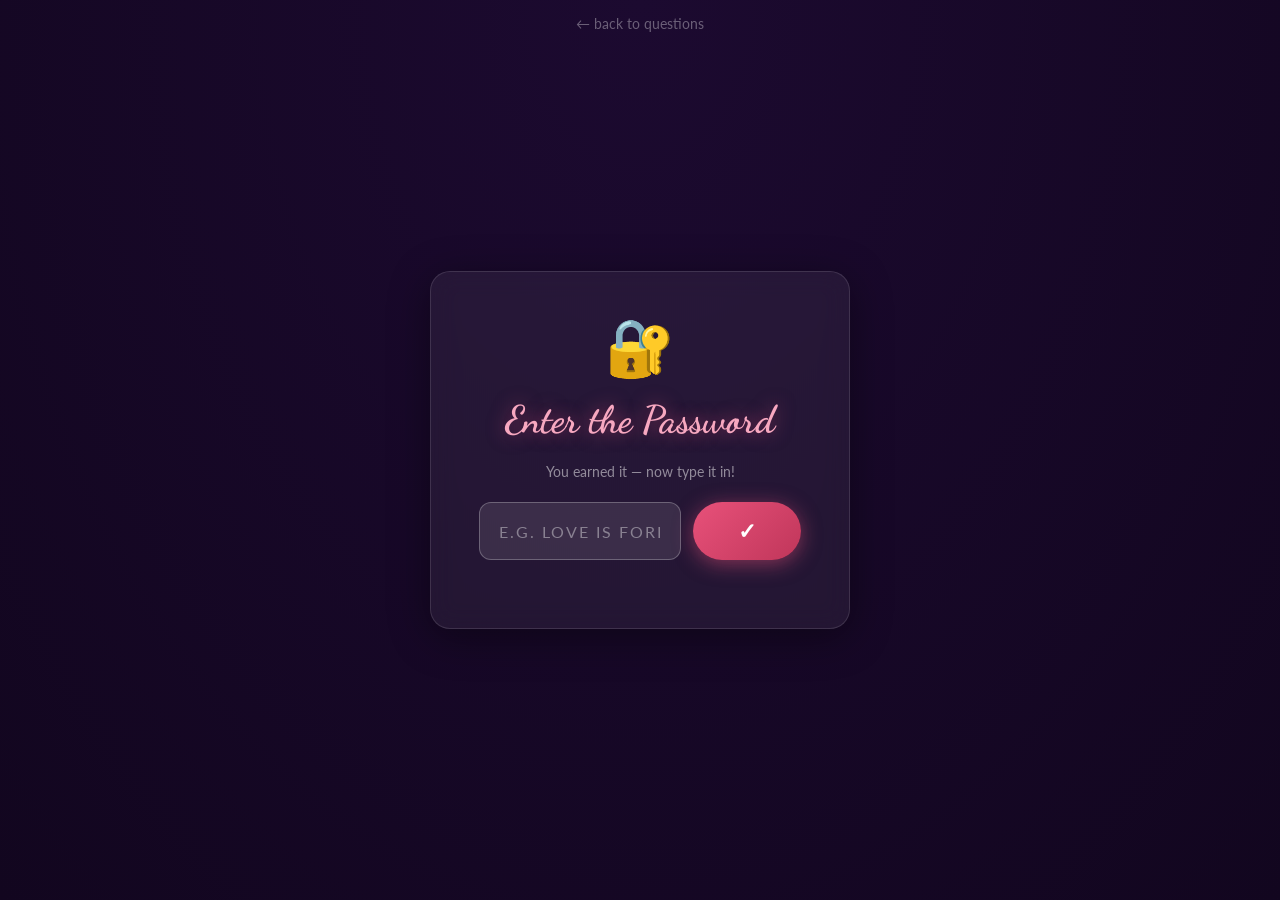
==== letter.html @ c620f4e1 "Add files via upload" ====
<!DOCTYPE html>
<html lang="en">
<head>
  <meta charset="UTF-8" />
  <meta name="viewport" content="width=device-width, initial-scale=1.0" />
  <title>Your Letter 💖</title>
  <link rel="stylesheet" href="style.css" />
  <style>
    /* ── Lock screen ── */
    #lock-screen { transition: opacity .6s ease; }
    #lock-screen.hidden {
      opacity: 0;
      pointer-events: none;
      position: absolute;
    }

    .lock-icon {
      font-size: 3.5rem;
      margin-bottom: 1rem;
      animation: heartbeat 2s ease-in-out infinite;
    }
    .lock-sub {
      color: rgba(255,255,255,.5);
      font-size: .9rem;
      margin: .4rem 0 1.4rem;
    }

    .pw-row {
      display: flex;
      gap: .8rem;
      margin-top: .6rem;
    }

    #pw-error {
      color: #ff7e7e;
      font-size: .9rem;
      min-height: 1.2rem;
      margin-top: .5rem;
    }

    /* ── Letter reveal ── */
    #letter-screen {
      display: none;
      max-width: 680px;
      width: 100%;
    }
    #letter-screen.show {
      display: flex;
      flex-direction: column;
      align-items: center;
      animation: fadeUp .9s ease both;
    }

    .letter-card {
      background: rgba(255,245,247,.07);
      border: 1px solid rgba(255,200,215,.18);
      border-radius: 20px;
      padding: clamp(1.8rem, 5vw, 3rem) clamp(1.6rem, 5vw, 3.2rem);
      max-width: 640px;
      width: 100%;
      text-align: left;
      backdrop-filter: blur(14px);
      box-shadow: 0 8px 48px rgba(0,0,0,.45);
      position: relative;
      overflow: hidden;
    }

    /* decorative corner hearts */
    .letter-card::before,
    .letter-card::after {
      content: '❤';
      position: absolute;
      font-size: 5rem;
      opacity: .04;
      color: var(--rose);
    }
    .letter-card::before { top: -1rem; right: -1rem; }
    .letter-card::after  { bottom: -1rem; left: -1rem; }

    .letter-date {
      font-size: .8rem;
      color: rgba(255,255,255,.35);
      letter-spacing: 1px;
      margin-bottom: 1.2rem;
    }

    .letter-salutation {
      font-family: 'Dancing Script', cursive;
      font-size: clamp(1.5rem, 4vw, 2rem);
      color: var(--pink);
      margin-bottom: 1rem;
    }

    .letter-body {
      font-size: clamp(.95rem, 2.5vw, 1.05rem);
      line-height: 1.9;
      color: rgba(255,245,247,.88);
      white-space: pre-wrap;
      font-family: 'Lato', sans-serif;
    }

    .letter-closing {
      font-family: 'Dancing Script', cursive;
      font-size: clamp(1.3rem, 3.5vw, 1.7rem);
      color: var(--pink);
      margin-top: 1.6rem;
      text-align: right;
    }

    /* falling petals */
    .petal {
      position: fixed;
      top: -40px;
      font-size: 1.2rem;
      animation: fall linear infinite;
      pointer-events: none;
      z-index: 0;
      user-select: none;
    }
    @keyframes fall {
      to { transform: translateY(110vh) rotate(360deg); }
    }

    /* back link */
    .back-hint {
      position: fixed;
      top: 1rem; left: 50%;
      transform: translateX(-50%);
      font-size: .85rem;
      color: rgba(255,255,255,.3);
    }
    .back-hint a { color: rgba(255,255,255,.35); text-decoration:none; }
    .back-hint a:hover { color: var(--pink); }
  </style>
</head>
<body>
  <canvas id="stars-canvas"></canvas>
  <p class="back-hint"><a href="quiz.html">← back to questions</a></p>

  <div class="page">

    <!-- LOCK SCREEN -->
    <div id="lock-screen">
      <div class="card fade-up" style="max-width:420px; width:100%;">
        <div class="lock-icon">🔐</div>
        <h2>Enter the Password</h2>
        <p class="lock-sub">You earned it — now type it in!</p>
        <div class="pw-row">
          <input type="text" id="pw-input"
                 placeholder="e.g. LOVE IS FOREVER"
                 autocomplete="off"
                 style="text-transform:uppercase; letter-spacing:2px;" />
          <button class="btn" onclick="tryUnlock()">✓</button>
        </div>
        <p id="pw-error"></p>
      </div>
    </div>

    <!-- LETTER SCREEN (hidden until unlocked) -->
    <div id="letter-screen">
      <div style="font-size:2.5rem; margin-bottom:.6rem;" class="heart-pulse">💌</div>
      <h1 style="margin-bottom:1.6rem;">Your Letter</h1>

      <div class="letter-card">
        <p class="letter-date" id="letter-date"></p>

        <!-- ════════════════════════════════════════════
             SALUTATION — edit below
             ════════════════════════════════════════════ -->
        <p class="letter-salutation">My dearest [Her Name],</p>

        <!-- ════════════════════════════════════════════
             LETTER BODY — replace this with your words
             ════════════════════════════════════════════ -->
        <div class="letter-body" id="letter-body">
[ ✏️  Replace this with your love letter! ]

I wasn't sure how to say all of this out loud,
so I built you a little world to find it in.

Every line of this page is a small piece of how
much you mean to me. You make ordinary moments
feel like something worth remembering.

Thank you for being exactly who you are —
for your laugh, your patience, your warmth,
and for always making me feel at home.

I love you more than I know how to write.
But I tried, and I hope you feel it.
        </div>

        <!-- ════════════════════════════════════════════
             CLOSING — edit below
             ════════════════════════════════════════════ -->
        <p class="letter-closing">Always yours, [Your Name] 🌹</p>
      </div>

      <div style="margin-top:2rem;">
        <a href="index.html" class="btn-ghost">← back to the beginning</a>
      </div>
    </div>

  </div><!-- /page -->

  <script>
    /* ── Starfield ── */
    (function(){
      const c=document.getElementById('stars-canvas'),ctx=c.getContext('2d');
      let stars=[];
      function resize(){
        c.width=window.innerWidth; c.height=window.innerHeight;
        stars=Array.from({length:150},()=>({
          x:Math.random()*c.width, y:Math.random()*c.height,
          r:Math.random()*1.6+.3,  a:Math.random(),
          speed:Math.random()*.008+.003
        }));
      }
      function draw(){
        ctx.clearRect(0,0,c.width,c.height);
        stars.forEach(s=>{
          s.a+=s.speed;
          const alpha=.35+.6*Math.abs(Math.sin(s.a));
          ctx.beginPath(); ctx.arc(s.x,s.y,s.r,0,Math.PI*2);
          ctx.fillStyle=`rgba(255,230,240,${alpha})`; ctx.fill();
        });
        requestAnimationFrame(draw);
      }
      resize(); window.addEventListener('resize',resize); draw();
    })();

    /* ── Auto-fill from quiz if available ── */
    const saved = sessionStorage.getItem('ltr_pw');
    if (saved) {
      document.getElementById('pw-input').value = saved;
    }

    /* ── Password check ── */
    // The correct password is the three fragments joined by a space
    // It must match what you set in quiz.html → QUESTIONS[i].fragment
    const CORRECT_PASSWORD = 'LOVE IS FOREVER'; // ← update if you change fragments

    function tryUnlock() {
      const entered = document.getElementById('pw-input').value.trim().toUpperCase();
      if (entered === CORRECT_PASSWORD.toUpperCase()) {
        unlockLetter();
      } else {
        const err = document.getElementById('pw-error');
        err.textContent = '❌ That doesn't seem right… try again!';
        document.getElementById('pw-input').classList.add('shake');
        setTimeout(()=> document.getElementById('pw-input').classList.remove('shake'), 400);
      }
    }

    document.getElementById('pw-input').addEventListener('keydown', e => {
      if (e.key === 'Enter') tryUnlock();
    });

    function unlockLetter() {
      // set today's date on the letter
      const now  = new Date();
      const opts = { year:'numeric', month:'long', day:'numeric' };
      document.getElementById('letter-date').textContent = now.toLocaleDateString('en-US', opts);

      // hide lock, show letter
      const lock   = document.getElementById('lock-screen');
      const letter = document.getElementById('letter-screen');
      lock.classList.add('hidden');
      setTimeout(() => {
        lock.style.display = 'none';
        letter.classList.add('show');
        spawnPetals();
      }, 650);
    }

    /* ── Falling petals ── */
    function spawnPetals() {
      const symbols = ['🌸','🌺','🌹','💕','✨','🌷'];
      for (let i = 0; i < 22; i++) {
        const p = document.createElement('div');
        p.className = 'petal';
        p.textContent = symbols[Math.floor(Math.random()*symbols.length)];
        p.style.left     = Math.random()*100 + 'vw';
        p.style.fontSize = (Math.random()*.8+.8) + 'rem';
        const dur        = Math.random()*6+5;
        const delay      = Math.random()*8;
        p.style.animationDuration = dur + 's';
        p.style.animationDelay   = delay + 's';
        document.body.appendChild(p);
      }
    }

    /* ── Shake animation ── */
    const style = document.createElement('style');
    style.textContent=`
      @keyframes shake{0%,100%{transform:translateX(0)}20%{transform:translateX(-6px)}
      40%{transform:translateX(6px)}60%{transform:translateX(-4px)}80%{transform:translateX(4px)}}
      .shake{animation:shake .35s ease;}
    `;
    document.head.appendChild(style);
  </script>
</body>
</html>
---- style.css ----
/* ===== SHARED ROMANTIC STYLES ===== */
@import url('https://fonts.googleapis.com/css2?family=Dancing+Script:wght@400;600;700&family=Lato:wght@300;400&display=swap');

*, *::before, *::after {
  box-sizing: border-box;
  margin: 0;
  padding: 0;
}

:root {
  --rose:    #e8517a;
  --pink:    #f7a8c0;
  --cream:   #fff5f7;
  --gold:    #f9d77e;
  --dark:    #12061f;
  --deeper:  #1c0a30;
  --text:    #f9e8f0;
}

body {
  background: radial-gradient(ellipse at top, var(--deeper) 0%, var(--dark) 100%);
  min-height: 100vh;
  font-family: 'Lato', sans-serif;
  color: var(--text);
  overflow-x: hidden;
}

/* ── Stars ── */
#stars-canvas {
  position: fixed;
  inset: 0;
  pointer-events: none;
  z-index: 0;
}

/* ── Shared page wrapper ── */
.page {
  position: relative;
  z-index: 1;
  display: flex;
  flex-direction: column;
  align-items: center;
  justify-content: center;
  min-height: 100vh;
  padding: 2rem;
  text-align: center;
}

/* ── Headings ── */
h1, h2, .script {
  font-family: 'Dancing Script', cursive;
  color: var(--pink);
  text-shadow: 0 0 18px rgba(232, 81, 122, 0.55);
}

h1 { font-size: clamp(2rem, 6vw, 3.8rem); margin-bottom: .4rem; }
h2 { font-size: clamp(1.4rem, 4vw, 2.4rem); margin-bottom: 1.2rem; }

/* ── Glassmorphism card ── */
.card {
  background: rgba(255,255,255,0.06);
  border: 1px solid rgba(255,255,255,0.12);
  border-radius: 20px;
  backdrop-filter: blur(12px);
  padding: 2.5rem 3rem;
  max-width: 560px;
  width: 100%;
  box-shadow: 0 8px 40px rgba(0,0,0,0.4);
}

/* ── Buttons ── */
.btn {
  display: inline-block;
  font-family: 'Dancing Script', cursive;
  font-size: 1.4rem;
  font-weight: 600;
  background: linear-gradient(135deg, var(--rose), #c0365a);
  color: #fff;
  border: none;
  border-radius: 50px;
  padding: .7em 2em;
  cursor: pointer;
  box-shadow: 0 4px 20px rgba(232, 81, 122, 0.5);
  transition: transform .15s ease, box-shadow .15s ease;
  text-decoration: none;
}
.btn:hover { transform: translateY(-2px); box-shadow: 0 8px 28px rgba(232,81,122,.65); }
.btn:active { transform: translateY(0); }

.btn-ghost {
  background: transparent;
  border: 2px solid var(--rose);
  color: var(--pink);
  font-family: 'Dancing Script', cursive;
  font-size: 1.1rem;
  border-radius: 50px;
  padding: .5em 1.6em;
  cursor: pointer;
  transition: background .2s;
  text-decoration: none;
  display: inline-block;
}
.btn-ghost:hover { background: rgba(232,81,122,.15); }

/* ── Input ── */
input[type="text"],
input[type="password"] {
  background: rgba(255,255,255,0.1);
  border: 1px solid rgba(255,255,255,0.25);
  border-radius: 12px;
  color: #fff;
  font-family: 'Lato', sans-serif;
  font-size: 1rem;
  padding: .7rem 1.2rem;
  width: 100%;
  outline: none;
  transition: border-color .2s;
}
input::placeholder { color: rgba(255,255,255,0.4); }
input:focus { border-color: var(--rose); }

/* ── Divider ── */
.divider {
  width: 60px;
  height: 2px;
  background: linear-gradient(90deg, transparent, var(--rose), transparent);
  margin: 1.2rem auto;
}

/* ── Heart pulse ── */
@keyframes heartbeat {
  0%,100% { transform: scale(1); }
  14%      { transform: scale(1.15); }
  28%      { transform: scale(1); }
  42%      { transform: scale(1.12); }
  70%      { transform: scale(1); }
}
.heart-pulse { animation: heartbeat 2s ease-in-out infinite; display: inline-block; }

/* ── Fade in ── */
@keyframes fadeUp {
  from { opacity:0; transform:translateY(24px); }
  to   { opacity:1; transform:translateY(0); }
}
.fade-up { animation: fadeUp .7s ease both; }
.fade-up-delay { animation: fadeUp .7s .35s ease both; }
.fade-up-delay2 { animation: fadeUp .7s .65s ease both; }

/* ── Stars JS canvas helper (drawn by script) ── */
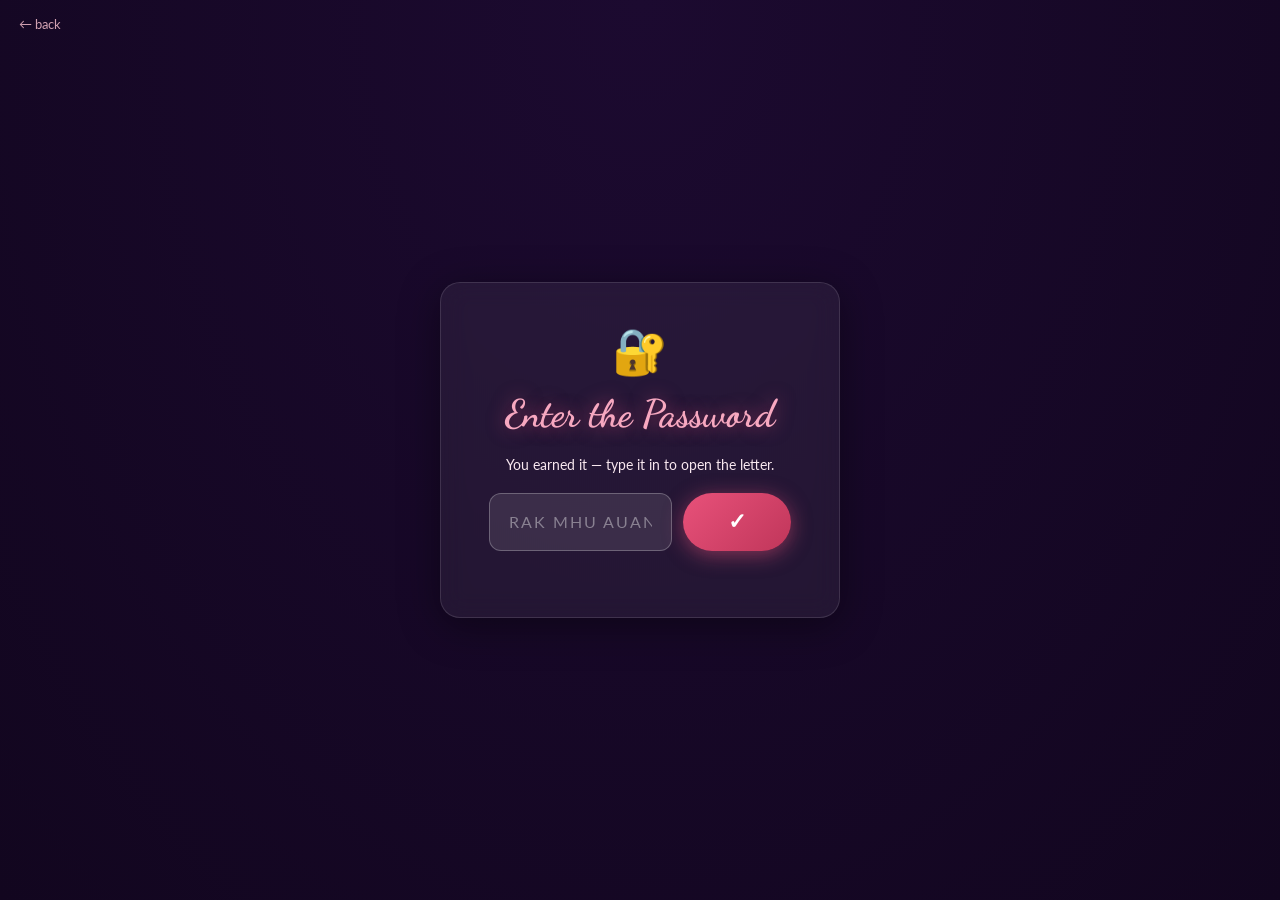
==== commit cc55ee08: "Update letter.html" ====
--- a/letter.html
+++ b/letter.html
@@ -6,148 +6,97 @@
   <title>Your Letter 💖</title>
   <link rel="stylesheet" href="style.css" />
   <style>
-    /* ── Lock screen ── */
-    #lock-screen { transition: opacity .6s ease; }
-    #lock-screen.hidden {
-      opacity: 0;
-      pointer-events: none;
-      position: absolute;
-    }
+    /* lock screen */
+    #lock-screen { transition: opacity .5s ease; }
+    #lock-screen.hidden { opacity: 0; pointer-events: none; position: absolute; }
 
-    .lock-icon {
-      font-size: 3.5rem;
-      margin-bottom: 1rem;
-      animation: heartbeat 2s ease-in-out infinite;
-    }
-    .lock-sub {
-      color: rgba(255,255,255,.5);
-      font-size: .9rem;
-      margin: .4rem 0 1.4rem;
-    }
+    .lock-icon { font-size: 2.8rem; margin-bottom: .8rem; }
+    .lock-sub  { color: var(--text-soft); font-size: .88rem; margin: .3rem 0 1.2rem; }
 
-    .pw-row {
-      display: flex;
-      gap: .8rem;
-      margin-top: .6rem;
-    }
+    .pw-row { display: flex; gap: .7rem; margin-top: .5rem; }
 
-    #pw-error {
-      color: #ff7e7e;
-      font-size: .9rem;
-      min-height: 1.2rem;
-      margin-top: .5rem;
-    }
+    #pw-error { color: #e08090; font-size: .85rem; min-height: 1.1rem; margin-top: .5rem; }
 
-    /* ── Letter reveal ── */
-    #letter-screen {
-      display: none;
-      max-width: 680px;
-      width: 100%;
-    }
+    /* letter */
+    #letter-screen { display: none; max-width: 600px; width: 100%; }
     #letter-screen.show {
       display: flex;
       flex-direction: column;
       align-items: center;
-      animation: fadeUp .9s ease both;
+      animation: fadeUp .8s ease both;
     }
 
     .letter-card {
-      background: rgba(255,245,247,.07);
-      border: 1px solid rgba(255,200,215,.18);
-      border-radius: 20px;
-      padding: clamp(1.8rem, 5vw, 3rem) clamp(1.6rem, 5vw, 3.2rem);
-      max-width: 640px;
+      background: #fff;
+      border: 1.5px solid #f5d0da;
+      border-radius: 18px;
+      padding: clamp(1.8rem, 5vw, 2.8rem) clamp(1.6rem, 5vw, 3rem);
+      text-align: left;
+      box-shadow: 0 4px 24px rgba(194,116,138,.1);
       width: 100%;
-      text-align: left;
-      backdrop-filter: blur(14px);
-      box-shadow: 0 8px 48px rgba(0,0,0,.45);
-      position: relative;
-      overflow: hidden;
     }
 
-    /* decorative corner hearts */
-    .letter-card::before,
-    .letter-card::after {
-      content: '❤';
-      position: absolute;
-      font-size: 5rem;
-      opacity: .04;
-      color: var(--rose);
-    }
-    .letter-card::before { top: -1rem; right: -1rem; }
-    .letter-card::after  { bottom: -1rem; left: -1rem; }
-
     .letter-date {
-      font-size: .8rem;
-      color: rgba(255,255,255,.35);
+      font-size: .75rem;
+      color: #c0a0a8;
       letter-spacing: 1px;
       margin-bottom: 1.2rem;
     }
-
     .letter-salutation {
       font-family: 'Dancing Script', cursive;
-      font-size: clamp(1.5rem, 4vw, 2rem);
-      color: var(--pink);
+      font-size: clamp(1.3rem, 3.5vw, 1.8rem);
+      color: var(--pink-dark);
       margin-bottom: 1rem;
     }
-
     .letter-body {
-      font-size: clamp(.95rem, 2.5vw, 1.05rem);
-      line-height: 1.9;
-      color: rgba(255,245,247,.88);
+      font-size: clamp(.93rem, 2.4vw, 1.02rem);
+      line-height: 1.95;
+      color: var(--text);
       white-space: pre-wrap;
-      font-family: 'Lato', sans-serif;
     }
-
     .letter-closing {
       font-family: 'Dancing Script', cursive;
-      font-size: clamp(1.3rem, 3.5vw, 1.7rem);
-      color: var(--pink);
-      margin-top: 1.6rem;
+      font-size: clamp(1.2rem, 3vw, 1.6rem);
+      color: var(--pink-dark);
+      margin-top: 1.5rem;
       text-align: right;
     }
 
-    /* falling petals */
+    /* petals */
     .petal {
       position: fixed;
-      top: -40px;
-      font-size: 1.2rem;
+      top: -30px;
+      font-size: 1.1rem;
       animation: fall linear infinite;
       pointer-events: none;
       z-index: 0;
-      user-select: none;
     }
-    @keyframes fall {
-      to { transform: translateY(110vh) rotate(360deg); }
+    @keyframes fall { to { transform: translateY(110vh) rotate(360deg); } }
+
+    .back-link {
+      position: fixed;
+      top: 1rem; left: 1.2rem;
+      font-size: .82rem;
+      color: #d0a0b0;
+      text-decoration: none;
     }
-
-    /* back link */
-    .back-hint {
-      position: fixed;
-      top: 1rem; left: 50%;
-      transform: translateX(-50%);
-      font-size: .85rem;
-      color: rgba(255,255,255,.3);
-    }
-    .back-hint a { color: rgba(255,255,255,.35); text-decoration:none; }
-    .back-hint a:hover { color: var(--pink); }
+    .back-link:hover { color: var(--pink-dark); }
   </style>
 </head>
-<body>
-  <canvas id="stars-canvas"></canvas>
-  <p class="back-hint"><a href="quiz.html">← back to questions</a></p>
+<body class="pink-bg">
+  <a class="back-link" href="quiz.html">← back</a>
 
   <div class="page">
 
-    <!-- LOCK SCREEN -->
+    <!-- LOCK -->
     <div id="lock-screen">
-      <div class="card fade-up" style="max-width:420px; width:100%;">
+      <div class="card fade-up" style="max-width:400px; width:100%;">
         <div class="lock-icon">🔐</div>
         <h2>Enter the Password</h2>
-        <p class="lock-sub">You earned it — now type it in!</p>
+        <p class="lock-sub">You earned it — type it in to open the letter.</p>
         <div class="pw-row">
           <input type="text" id="pw-input"
-                 placeholder="e.g. LOVE IS FOREVER"
+                 placeholder="RAK MHU AUAN"
                  autocomplete="off"
                  style="text-transform:uppercase; letter-spacing:2px;" />
           <button class="btn" onclick="tryUnlock()">✓</button>
@@ -156,99 +105,60 @@
       </div>
     </div>
 
-    <!-- LETTER SCREEN (hidden until unlocked) -->
+    <!-- LETTER -->
     <div id="letter-screen">
-      <div style="font-size:2.5rem; margin-bottom:.6rem;" class="heart-pulse">💌</div>
-      <h1 style="margin-bottom:1.6rem;">Your Letter</h1>
+      <p style="font-size:2rem; margin-bottom:.5rem;">💌</p>
+      <h1 style="margin-bottom:1.4rem;">For You</h1>
 
-      <div class="letter-card">
+      <div class="letter-card" style="position:relative; z-index:1;">
         <p class="letter-date" id="letter-date"></p>
 
-        <!-- ════════════════════════════════════════════
-             SALUTATION — edit below
-             ════════════════════════════════════════════ -->
+        <!-- ✏️ Change salutation -->
         <p class="letter-salutation">My dearest [Her Name],</p>
 
-        <!-- ════════════════════════════════════════════
-             LETTER BODY — replace this with your words
-             ════════════════════════════════════════════ -->
-        <div class="letter-body" id="letter-body">
-[ ✏️  Replace this with your love letter! ]
+        <!-- ✏️ Replace with your letter -->
+        <div class="letter-body">[ Write your letter here. ]
 
 I wasn't sure how to say all of this out loud,
 so I built you a little world to find it in.
 
-Every line of this page is a small piece of how
-much you mean to me. You make ordinary moments
+Every line here is a small piece of how much
+you mean to me. You make ordinary moments
 feel like something worth remembering.
 
-Thank you for being exactly who you are —
-for your laugh, your patience, your warmth,
-and for always making me feel at home.
+Thank you for being exactly who you are.
 
 I love you more than I know how to write.
-But I tried, and I hope you feel it.
-        </div>
+But I tried, and I hope you feel it.</div>
 
-        <!-- ════════════════════════════════════════════
-             CLOSING — edit below
-             ════════════════════════════════════════════ -->
+        <!-- ✏️ Change closing -->
         <p class="letter-closing">Always yours, [Your Name] 🌹</p>
       </div>
 
-      <div style="margin-top:2rem;">
+      <div style="margin-top:1.6rem;">
         <a href="index.html" class="btn-ghost">← back to the beginning</a>
       </div>
     </div>
 
-  </div><!-- /page -->
+  </div>
 
   <script>
-    /* ── Starfield ── */
-    (function(){
-      const c=document.getElementById('stars-canvas'),ctx=c.getContext('2d');
-      let stars=[];
-      function resize(){
-        c.width=window.innerWidth; c.height=window.innerHeight;
-        stars=Array.from({length:150},()=>({
-          x:Math.random()*c.width, y:Math.random()*c.height,
-          r:Math.random()*1.6+.3,  a:Math.random(),
-          speed:Math.random()*.008+.003
-        }));
-      }
-      function draw(){
-        ctx.clearRect(0,0,c.width,c.height);
-        stars.forEach(s=>{
-          s.a+=s.speed;
-          const alpha=.35+.6*Math.abs(Math.sin(s.a));
-          ctx.beginPath(); ctx.arc(s.x,s.y,s.r,0,Math.PI*2);
-          ctx.fillStyle=`rgba(255,230,240,${alpha})`; ctx.fill();
-        });
-        requestAnimationFrame(draw);
-      }
-      resize(); window.addEventListener('resize',resize); draw();
-    })();
+    // Auto-fill password from quiz page if available
+    const saved = sessionStorage.getItem('ltr_pw');
+    if (saved) document.getElementById('pw-input').value = saved;
 
-    /* ── Auto-fill from quiz if available ── */
-    const saved = sessionStorage.getItem('ltr_pw');
-    if (saved) {
-      document.getElementById('pw-input').value = saved;
-    }
-
-    /* ── Password check ── */
-    // The correct password is the three fragments joined by a space
-    // It must match what you set in quiz.html → QUESTIONS[i].fragment
-    const CORRECT_PASSWORD = 'LOVE IS FOREVER'; // ← update if you change fragments
+    // ✏️ Must match the fragments in quiz.html joined by spaces
+    const CORRECT = 'RAK MHU AUAN';
 
     function tryUnlock() {
       const entered = document.getElementById('pw-input').value.trim().toUpperCase();
-      if (entered === CORRECT_PASSWORD.toUpperCase()) {
-        unlockLetter();
+      if (entered === CORRECT) {
+        unlock();
       } else {
         const err = document.getElementById('pw-error');
-        err.textContent = '❌ That doesn't seem right… try again!';
+        err.textContent = 'That doesn\'t seem right — try again.';
         document.getElementById('pw-input').classList.add('shake');
-        setTimeout(()=> document.getElementById('pw-input').classList.remove('shake'), 400);
+        setTimeout(() => document.getElementById('pw-input').classList.remove('shake'), 400);
       }
     }
 
@@ -256,48 +166,34 @@
       if (e.key === 'Enter') tryUnlock();
     });
 
-    function unlockLetter() {
-      // set today's date on the letter
+    function unlock() {
       const now  = new Date();
-      const opts = { year:'numeric', month:'long', day:'numeric' };
-      document.getElementById('letter-date').textContent = now.toLocaleDateString('en-US', opts);
+      document.getElementById('letter-date').textContent =
+        now.toLocaleDateString('en-US', { year:'numeric', month:'long', day:'numeric' });
 
-      // hide lock, show letter
-      const lock   = document.getElementById('lock-screen');
-      const letter = document.getElementById('letter-screen');
+      const lock = document.getElementById('lock-screen');
       lock.classList.add('hidden');
       setTimeout(() => {
         lock.style.display = 'none';
-        letter.classList.add('show');
+        document.getElementById('letter-screen').classList.add('show');
         spawnPetals();
-      }, 650);
+      }, 550);
     }
 
-    /* ── Falling petals ── */
     function spawnPetals() {
-      const symbols = ['🌸','🌺','🌹','💕','✨','🌷'];
-      for (let i = 0; i < 22; i++) {
+      const symbols = ['🌸','🌷','💗','✿','🌺'];
+      for (let i = 0; i < 18; i++) {
         const p = document.createElement('div');
         p.className = 'petal';
-        p.textContent = symbols[Math.floor(Math.random()*symbols.length)];
-        p.style.left     = Math.random()*100 + 'vw';
-        p.style.fontSize = (Math.random()*.8+.8) + 'rem';
-        const dur        = Math.random()*6+5;
-        const delay      = Math.random()*8;
+        p.textContent = symbols[Math.floor(Math.random() * symbols.length)];
+        p.style.left = Math.random() * 100 + 'vw';
+        p.style.fontSize = (Math.random() * .6 + .8) + 'rem';
+        const dur = Math.random() * 5 + 6;
         p.style.animationDuration = dur + 's';
-        p.style.animationDelay   = delay + 's';
+        p.style.animationDelay   = Math.random() * 6 + 's';
         document.body.appendChild(p);
       }
     }
-
-    /* ── Shake animation ── */
-    const style = document.createElement('style');
-    style.textContent=`
-      @keyframes shake{0%,100%{transform:translateX(0)}20%{transform:translateX(-6px)}
-      40%{transform:translateX(6px)}60%{transform:translateX(-4px)}80%{transform:translateX(4px)}}
-      .shake{animation:shake .35s ease;}
-    `;
-    document.head.appendChild(style);
   </script>
 </body>
 </html>
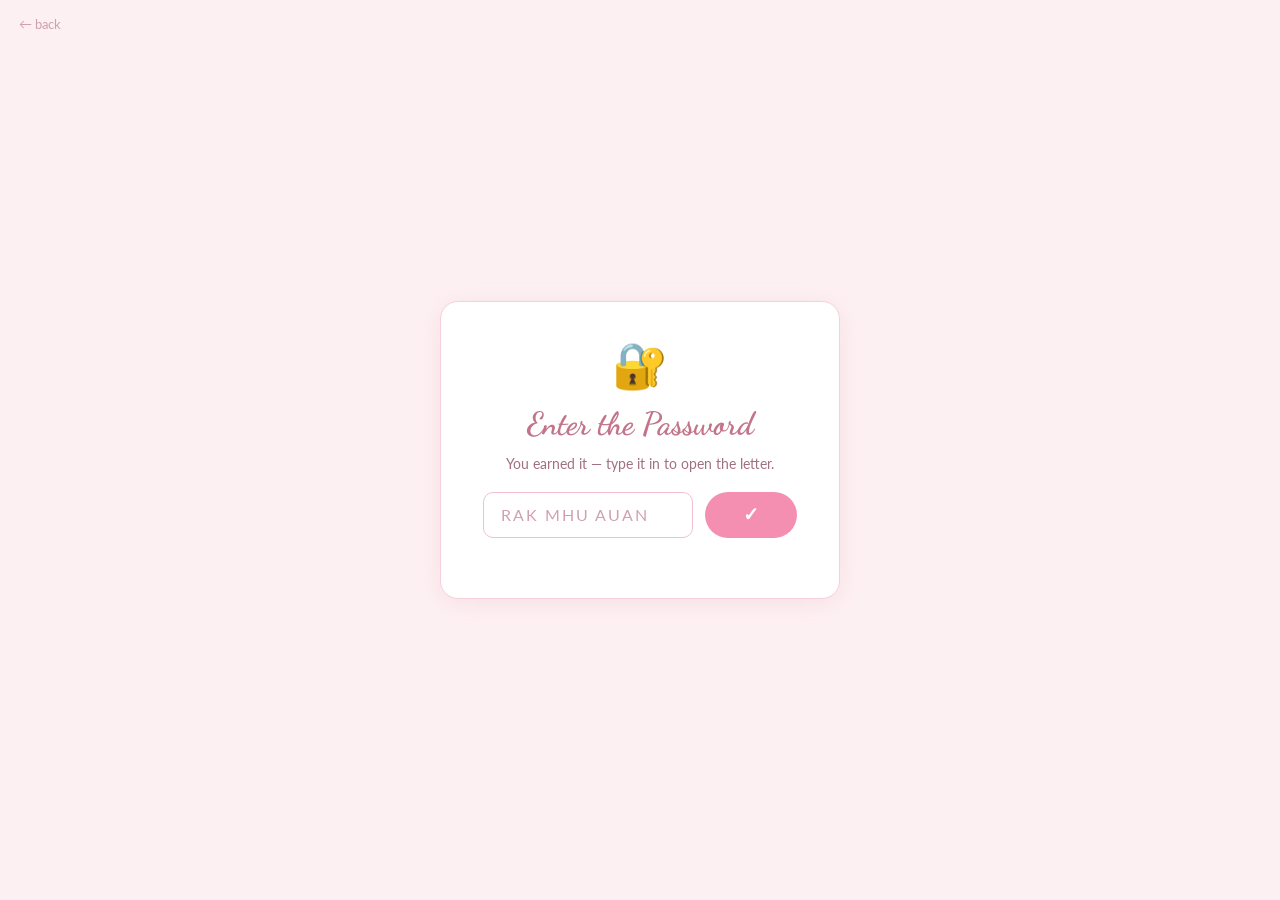
==== commit 1ce49ac4: "Update letter.html" ====
--- a/letter.html
+++ b/letter.html
@@ -113,26 +113,15 @@
       <div class="letter-card" style="position:relative; z-index:1;">
         <p class="letter-date" id="letter-date"></p>
 
-        <!-- ✏️ Change salutation -->
-        <p class="letter-salutation">My dearest [Her Name],</p>
+        <p class="letter-salutation">Dear my babi,</p>
 
-        <!-- ✏️ Replace with your letter -->
-        <div class="letter-body">[ Write your letter here. ]
+        <div class="letter-body">We have been talking and knowing each other for about 2 months already and I just wanna let you know that I like you a lots. Like really a lot and you are the most precious thing and meaningful to me.
 
-I wasn't sure how to say all of this out loud,
-so I built you a little world to find it in.
+After this I have a lots of things to do in the future (JLPT test, Lab, Study etc) and I might not be able to talk or draw you more often but I promise to be by your side anytime you need me na krub.
 
-Every line here is a small piece of how much
-you mean to me. You make ordinary moments
-feel like something worth remembering.
+Rak baby teesud and I promise to have baby only talordpai kub.</div>
 
-Thank you for being exactly who you are.
-
-I love you more than I know how to write.
-But I tried, and I hope you feel it.</div>
-
-        <!-- ✏️ Change closing -->
-        <p class="letter-closing">Always yours, [Your Name] 🌹</p>
+        <p class="letter-closing">Yours, Peem 🌹</p>
       </div>
 
       <div style="margin-top:1.6rem;">
--- a/style.css
+++ b/style.css
@@ -1,42 +1,30 @@
-/* ===== SHARED ROMANTIC STYLES ===== */
-@import url('https://fonts.googleapis.com/css2?family=Dancing+Script:wght@400;600;700&family=Lato:wght@300;400&display=swap');
+@import url('https://fonts.googleapis.com/css2?family=Dancing+Script:wght@500;700&family=Lato:wght@300;400&display=swap');
 
-*, *::before, *::after {
-  box-sizing: border-box;
-  margin: 0;
-  padding: 0;
-}
+*, *::before, *::after { box-sizing: border-box; margin: 0; padding: 0; }
 
 :root {
-  --rose:    #e8517a;
-  --pink:    #f7a8c0;
-  --cream:   #fff5f7;
-  --gold:    #f9d77e;
-  --dark:    #12061f;
-  --deeper:  #1c0a30;
-  --text:    #f9e8f0;
+  --white:      #ffffff;
+  --bg-pink:    #fdf0f3;
+  --pink-light: #fce4ec;
+  --pink-mid:   #f48fb1;
+  --pink-dark:  #c2748a;
+  --text:       #5c3d4a;
+  --text-soft:  #a07080;
 }
 
 body {
-  background: radial-gradient(ellipse at top, var(--deeper) 0%, var(--dark) 100%);
-  min-height: 100vh;
   font-family: 'Lato', sans-serif;
   color: var(--text);
-  overflow-x: hidden;
+  min-height: 100vh;
 }
 
-/* ── Stars ── */
-#stars-canvas {
-  position: fixed;
-  inset: 0;
-  pointer-events: none;
-  z-index: 0;
-}
+/* index page is white */
+body.white-bg { background: var(--white); }
 
-/* ── Shared page wrapper ── */
+/* quiz + letter pages are pastel pink */
+body.pink-bg  { background: var(--bg-pink); }
+
 .page {
-  position: relative;
-  z-index: 1;
   display: flex;
   flex-direction: column;
   align-items: center;
@@ -46,104 +34,102 @@
   text-align: center;
 }
 
-/* ── Headings ── */
-h1, h2, .script {
+h1 {
   font-family: 'Dancing Script', cursive;
-  color: var(--pink);
-  text-shadow: 0 0 18px rgba(232, 81, 122, 0.55);
+  font-size: clamp(1.8rem, 5vw, 2.8rem);
+  color: var(--pink-dark);
+  margin-bottom: .8rem;
 }
 
-h1 { font-size: clamp(2rem, 6vw, 3.8rem); margin-bottom: .4rem; }
-h2 { font-size: clamp(1.4rem, 4vw, 2.4rem); margin-bottom: 1.2rem; }
-
-/* ── Glassmorphism card ── */
-.card {
-  background: rgba(255,255,255,0.06);
-  border: 1px solid rgba(255,255,255,0.12);
-  border-radius: 20px;
-  backdrop-filter: blur(12px);
-  padding: 2.5rem 3rem;
-  max-width: 560px;
-  width: 100%;
-  box-shadow: 0 8px 40px rgba(0,0,0,0.4);
+h2 {
+  font-family: 'Dancing Script', cursive;
+  font-size: clamp(1.4rem, 4vw, 2rem);
+  color: var(--pink-dark);
+  margin-bottom: .8rem;
 }
 
-/* ── Buttons ── */
 .btn {
   display: inline-block;
   font-family: 'Dancing Script', cursive;
-  font-size: 1.4rem;
-  font-weight: 600;
-  background: linear-gradient(135deg, var(--rose), #c0365a);
+  font-size: 1.2rem;
+  font-weight: 700;
+  background: var(--pink-mid);
   color: #fff;
   border: none;
   border-radius: 50px;
-  padding: .7em 2em;
+  padding: .6em 2em;
   cursor: pointer;
-  box-shadow: 0 4px 20px rgba(232, 81, 122, 0.5);
-  transition: transform .15s ease, box-shadow .15s ease;
+  transition: background .2s, transform .1s;
   text-decoration: none;
 }
-.btn:hover { transform: translateY(-2px); box-shadow: 0 8px 28px rgba(232,81,122,.65); }
+.btn:hover  { background: var(--pink-dark); transform: translateY(-1px); }
 .btn:active { transform: translateY(0); }
 
 .btn-ghost {
+  display: inline-block;
+  font-family: 'Lato', sans-serif;
+  font-size: .9rem;
+  color: var(--text-soft);
+  border: 1.5px solid #f0c0ce;
+  border-radius: 50px;
+  padding: .45em 1.4em;
+  cursor: pointer;
+  text-decoration: none;
   background: transparent;
-  border: 2px solid var(--rose);
-  color: var(--pink);
-  font-family: 'Dancing Script', cursive;
-  font-size: 1.1rem;
-  border-radius: 50px;
-  padding: .5em 1.6em;
-  cursor: pointer;
   transition: background .2s;
-  text-decoration: none;
-  display: inline-block;
 }
-.btn-ghost:hover { background: rgba(232,81,122,.15); }
+.btn-ghost:hover { background: var(--pink-light); }
 
-/* ── Input ── */
+.card {
+  background: #fff;
+  border: 1.5px solid #f5d0da;
+  border-radius: 18px;
+  padding: 2.2rem 2.6rem;
+  max-width: 500px;
+  width: 100%;
+  box-shadow: 0 4px 24px rgba(194,116,138,.12);
+}
+
 input[type="text"],
 input[type="password"] {
-  background: rgba(255,255,255,0.1);
-  border: 1px solid rgba(255,255,255,0.25);
-  border-radius: 12px;
-  color: #fff;
-  font-family: 'Lato', sans-serif;
+  background: #fff;
+  border: 1.5px solid #f0c0ce;
+  border-radius: 10px;
+  color: var(--text);
   font-size: 1rem;
-  padding: .7rem 1.2rem;
+  padding: .65rem 1.1rem;
   width: 100%;
   outline: none;
+  font-family: 'Lato', sans-serif;
   transition: border-color .2s;
 }
-input::placeholder { color: rgba(255,255,255,0.4); }
-input:focus { border-color: var(--rose); }
+input::placeholder { color: #d0a0b0; }
+input:focus { border-color: var(--pink-mid); }
 
-/* ── Divider ── */
 .divider {
-  width: 60px;
-  height: 2px;
-  background: linear-gradient(90deg, transparent, var(--rose), transparent);
-  margin: 1.2rem auto;
+  width: 50px; height: 1.5px;
+  background: linear-gradient(90deg, transparent, var(--pink-mid), transparent);
+  margin: 1rem auto;
 }
 
-/* ── Heart pulse ── */
-@keyframes heartbeat {
-  0%,100% { transform: scale(1); }
-  14%      { transform: scale(1.15); }
-  28%      { transform: scale(1); }
-  42%      { transform: scale(1.12); }
-  70%      { transform: scale(1); }
-}
-.heart-pulse { animation: heartbeat 2s ease-in-out infinite; display: inline-block; }
-
-/* ── Fade in ── */
 @keyframes fadeUp {
-  from { opacity:0; transform:translateY(24px); }
+  from { opacity:0; transform:translateY(16px); }
   to   { opacity:1; transform:translateY(0); }
 }
-.fade-up { animation: fadeUp .7s ease both; }
-.fade-up-delay { animation: fadeUp .7s .35s ease both; }
-.fade-up-delay2 { animation: fadeUp .7s .65s ease both; }
+.fade-up        { animation: fadeUp .6s ease both; }
+.fade-up-d1     { animation: fadeUp .6s .2s ease both; }
+.fade-up-d2     { animation: fadeUp .6s .4s ease both; }
 
-/* ── Stars JS canvas helper (drawn by script) ── */
+@keyframes float {
+  0%,100% { transform: translateY(0); }
+  50%      { transform: translateY(-10px); }
+}
+
+@keyframes shake {
+  0%,100%{transform:translateX(0)}
+  20%{transform:translateX(-5px)}
+  40%{transform:translateX(5px)}
+  60%{transform:translateX(-3px)}
+  80%{transform:translateX(3px)}
+}
+.shake { animation: shake .35s ease; }
